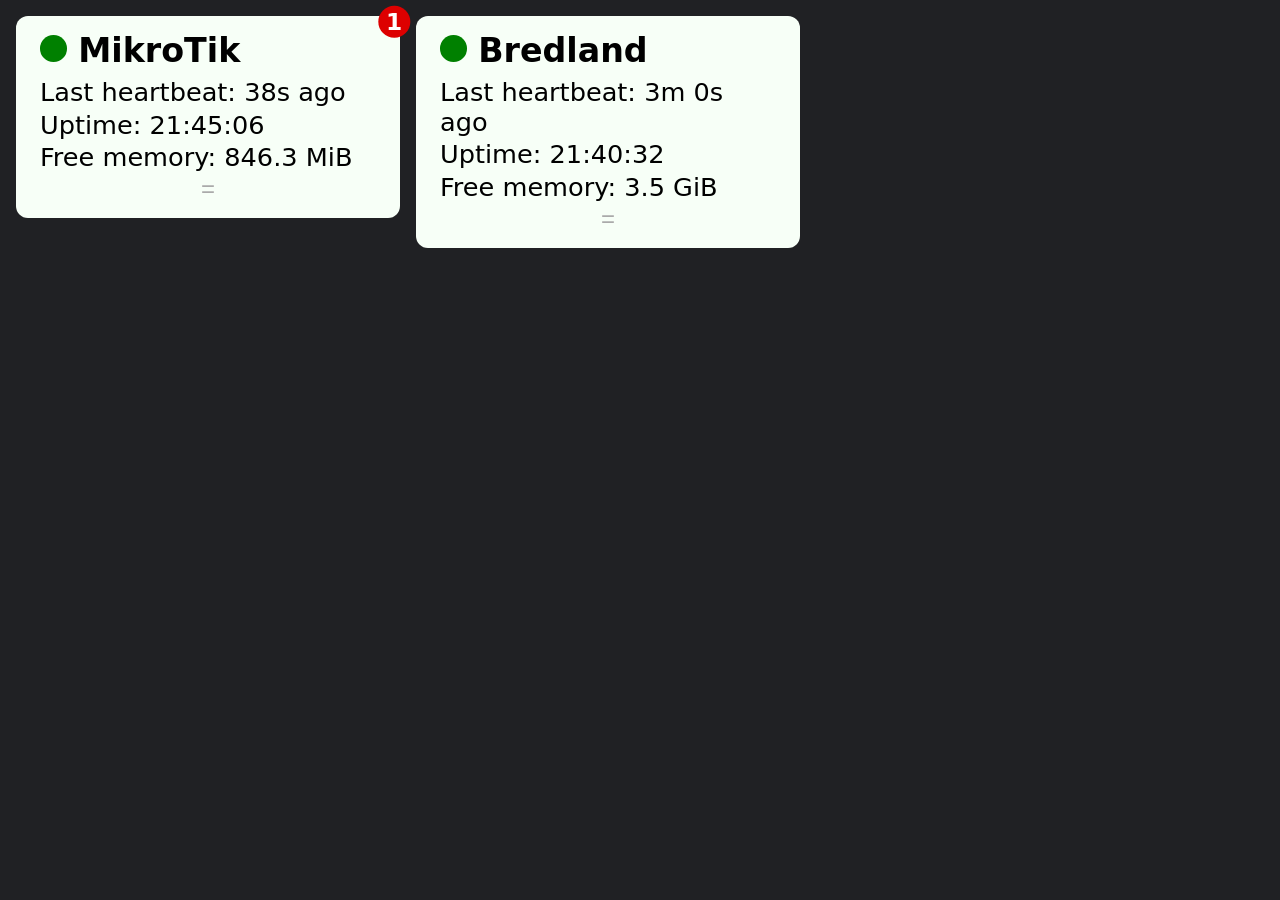
==== tests/fixtures/production/index.html @ 192bc9ac "BRD-035: refresh production fixtures" ====
<!DOCTYPE html>
<html lang="en">
    <head>
        <meta charset="utf-8">
        <meta name="viewport" content="width=device-width, initial-scale=1">
        <meta name="mobile-web-app-capable" content="yes">
        <meta name="theme-color" content="#ffffff">
        <link rel="manifest" href="manifest.json">
        <link rel="apple-touch-icon" href="icons/apple-touch-icon.png">
        <link rel="icon" type="image/png" sizes="32x32" href="icons/favicon-32x32.png">
        <link rel="icon" type="image/png" sizes="16x16" href="icons/favicon-16x16.png">
        <link rel="stylesheet" href="static/style.css?v=192">
        <script src="static/dashboard.js?v=192"></script>
        <script src="static/bootstrap.js?v=192" defer="defer"></script>
        <title>Network Operations Centre</title>
    </head>
    <body>
        <div id="refresh-indicator">
            <div class="spinner"></div>
        </div>
        <div class="dashboard">
            <div class="cards-row">
                <div class="card-slot">
                    <div class="card-container">
                        <div class="card green">
                            <h1>
                                <span class="led green"></span>
                                MikroTik
                                <span class="notification-badge">1</span>
                            </h1>
                            <div id="mikrotik-notification-panel" class="notification-panel hidden">
                                <button class="notification-panel-close" type="button">×</button>
                                <div class="notification-text" data-resolution="install-routeros-update">
                                    Software update available:
Version 7.24.4 (stable)
                                </div>
                            </div>
                            <p>Last heartbeat: 38s ago</p>
                            <p>Uptime: 21:45:06</p>
                            <p>Free memory: 846.3 MiB</p>
                            <button class="drawer-handle" type="button" data-telemetry-toggle="mikrotik">=</button>
                        </div>
                    </div>
                    <template id="mikrotik-telemetry-template">
                        <pre class="telemetry">{&quot;schema&quot;:1,&quot;ts&quot;:&quot;2026-09-20T21:42:22Z&quot;,&quot;host&quot;:&quot;mikrotik&quot;,&quot;ttl&quot;:300,&quot;uptime&quot;:78306,&quot;version&quot;:&quot;7.24.2&quot;,&quot;update_channel&quot;:&quot;stable&quot;,&quot;model&quot;:&quot;RB4011iGS+&quot;,&quot;cpu_load&quot;:0,&quot;free_memory&quot;:887443456,&quot;total_memory&quot;:1073741824,&quot;latest_version&quot;:&quot;7.24.4&quot;,&quot;current_firmware&quot;:&quot;7.24.2&quot;,&quot;upgrade_firmware&quot;:&quot;7.24.2&quot;,&quot;wan_address&quot;:&quot;91.128.133.179/20&quot;,&quot;wan_gateway&quot;:&quot;91.128.128.1&quot;,&quot;wan_gateway_mac&quot;:&quot;58:D0:61:11:D2:F7&quot;,&quot;wan_lease_remaining&quot;:7412,&quot;remote_addr&quot;:&quot;91.128.133.179&quot;}</pre>
                    </template>
                </div>
                <div class="card-slot">
                    <div class="card-container">
                        <div class="card green">
                            <h1>
                                <span class="led green"></span>
                                Bredland
                            </h1>
                            <p>Last heartbeat: 3m 0s ago</p>
                            <p>Uptime: 21:40:32</p>
                            <p>Free memory: 3.5 GiB</p>
                            <button class="drawer-handle" type="button" data-telemetry-toggle="bredland">=</button>
                        </div>
                    </div>
                    <template id="bredland-telemetry-template">
                        <pre class="telemetry">{&quot;schema&quot;:1,&quot;ts&quot;:&quot;2026-09-20T21:40:00Z&quot;,&quot;host&quot;:&quot;bredland&quot;,&quot;ttl&quot;:300,&quot;uptime&quot;:78032,&quot;temperature&quot;:34,&quot;throttled&quot;:&quot;0x0&quot;,&quot;free_memory&quot;:3779936256,&quot;total_memory&quot;:3980185600,&quot;root_free&quot;:56392716288,&quot;root_total&quot;:62515544064,&quot;tls_cert_remaining&quot;:5515978,&quot;remote_addr&quot;:&quot;91.128.133.179&quot;}</pre>
                    </template>
                </div>
            </div>
        </div>
    </body>
</html>
---- tests/fixtures/production/static/style.css ----
body {
    font-family: system-ui, sans-serif;
    margin: 1rem;
    background: #202124;
}

/* Dashboard layout */

.dashboard {
    display: flex;
    flex-direction: column;
    align-items: center;
    gap: 1rem;
}

/* Cards */

.card-container {
    width: 85vw;
    max-width: 32rem;
}

.card {
    width: 100%;
    box-sizing: border-box;
    font-size: 1.6rem;
    line-height: 1.15;
    max-width: 32rem;
    margin: 0 auto 1rem auto;
    padding: 1.0rem 1.5rem;
    border-radius: 12px;
    position: relative;
}

.card.green { background: #f7fff7; }
.card.yellow { background: #fffdf2; }
.card.red { background: #fff7f9; }

.card h1 {
    margin: 0 0 0.5rem 0;
    font-size: 1.3em;
    font-weight: bold;
}

.card p {
    margin: 0.2rem 0;
}

.cards-row {
    display: flex;
    flex-direction: column;
    align-items: center;
    gap: 1rem;
}

/* Status LED */

.led {
    display: inline-block;
    width: 0.8em;
    height: 0.8em;
    border-radius: 50%;
}

.led.green { background: green; }
.led.yellow { background: goldenrod; }
.led.red { background: red; }

/* Notification Badge */

.notification-badge {
    --corner-inset: 0.25em;
    position: absolute;
    top: var(--corner-inset);
    right: var(--corner-inset);
    transform: translate(50%, -50%);

    min-width: 1.4em;
    height: 1.4em;
    line-height: 1.4em;
    padding: 0 0.2em;
    box-sizing: border-box;

    border-radius: 0.7em;

    background: #d00;
    color: white;

    font-size: 0.7em;
    font-weight: bold;
    text-align: center;
}

/* Notification Panel */

.notification-panel {
    position: absolute;
    z-index: 10;

    top: 2.55em;
    left: -0.35em;
    right: -0.35em;

    display: flex;
    flex-direction: column;
    gap: 0.5rem;
    padding: 0.5rem;

    background: rgba(255, 252, 210, 0.93);
    border: 1px solid rgba(120, 110, 70, 0.20);
    border-radius: 0.2em;

    box-shadow: 0 0.3em 0.8em rgba(0, 0, 0, 0.18);
}

.notification-panel.hidden {
    display: none;
}

.notification-panel-close {
    position: absolute;
    top: 0.3em;
    right: 0.45em;

    padding: 0;
    border: 0;
    background: transparent;

    font-size: 1.25em;
    line-height: 1;
    cursor: pointer;

    opacity: 0.65;
    z-index: 1;
}

.notification-panel-close:hover {
    opacity: 1;
}

.notification-text {
    white-space: pre-line;

    position: relative;
    padding: 1rem 1rem 3.5rem;

    border: 1px solid rgba(0, 0, 0, 0.15);
    border-radius: 0.6rem;
}

/* Drawer */

.drawer-handle {
    display: block;
    width: 100%;
    border: 0;
    background: transparent;
    color: #aaa;
    font-size: 1.5rem;
    line-height: 1;
    cursor: pointer;
}

.telemetry-panel {
    position: relative;
    width: 95vw;
    max-width: 90vw;
    margin: -2.0rem auto 1rem auto;
    padding-top: 12px;

    max-height: 0;
    opacity: 0;
    overflow: hidden;

    transition:
        max-height 250ms ease-out,
        opacity 180ms linear,
        margin 250ms ease-out;
}

.telemetry-panel.open {
    max-height: 30rem;
    opacity: 1;
}

.telemetry-panel::before {
    content: "";

    position: absolute;
    top: 6px;
    left: var(--pointer-x, 50%);
    width: 32px;
    height: 32px;
    background: #f5f5f5;
    transform: translateX(-50%) rotate(45deg);
    border-radius: 3px;
    z-index: -1;
}

/* Telemetry */

pre.telemetry {
    display: block;
    white-space: pre-wrap;
    overflow-wrap: break-word;
    word-break: normal;

    font-family: ui-monospace, monospace;
    font-size: 1.0rem;
    line-height: 1.3;

    background: #f5f5f5;
    border: 1px solid #ddd;
    padding: 0.75rem;
    margin-top: 0.5rem;
    min-width: 0;
    border-radius: 12px;
}

/* Refresh spinner */

#refresh-indicator {
    position: fixed;
    top: -0.25rem;
    left: 50%;

    transform: translate(-50%, var(--pull-offset, -52px));

    opacity: 0;
    pointer-events: none;
    z-index: 1000;

    transition:
        transform 180ms ease-out,
        opacity 150ms ease;
}

#refresh-indicator.pulling {
    transition: opacity 150ms ease;
}

#refresh-indicator.visible {
    opacity: 1;
}

.spinner {
    width: 24px;
    height: 24px;

    border: 3px solid rgba(255,255,255,.3);
    border-top-color: white;
    border-radius: 50%;

    animation: spin .8s linear infinite;
}

@keyframes spin {
    to {
        transform: rotate(360deg);
    }
}

/* Desktop layout */

@media (min-width: 800px) {
    .dashboard {
        display: grid;
        grid-template-columns: repeat(auto-fit, minmax(23rem, 1fr));
        gap: 1rem;
        align-items: start;
    }

    .card {
        width: 100%;
    }

    .card-slot {
        width: fit-content;
    }

    .card-container {
        width: 24rem;
        max-width: 24rem;
        margin: 0;
    }

    .cards-row {
        flex-direction: row;
        align-items: flex-start;
    }

    .telemetry-panel::before {
        left: var(--pointer-x, 50%);
    }
    
    .telemetry-panel {
        grid-column: 1 / -1;
        width: 100%;
        max-width: none;
        margin: -2.0rem 0 1rem 0;
        padding-top: 12px;
    }

    pre.telemetry {
        font-size: 0.9rem;
    }
}
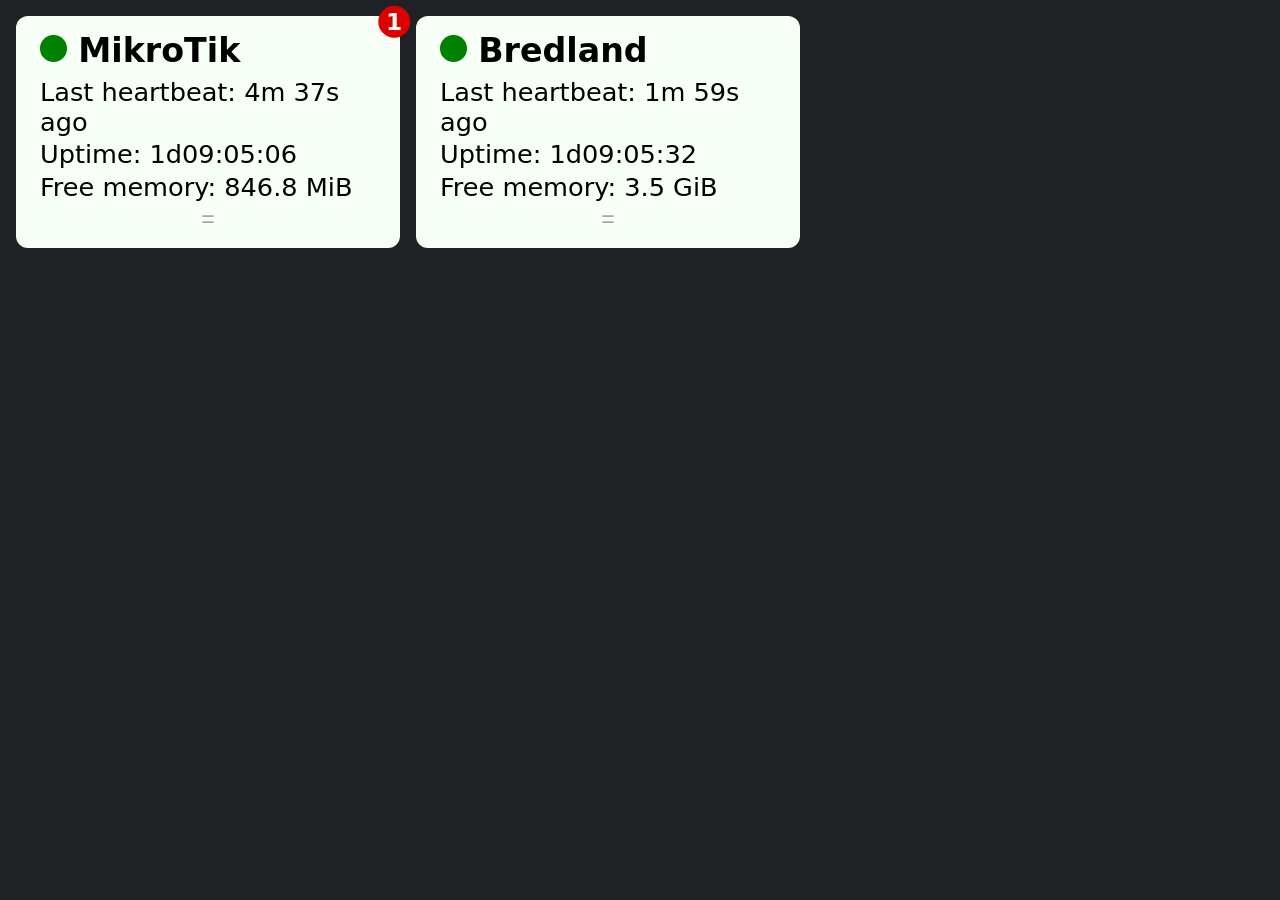
==== commit 808423f3: "BRD-035: refresh production fixtures" ====
--- a/tests/fixtures/production/index.html
+++ b/tests/fixtures/production/index.html
@@ -9,9 +9,9 @@
         <link rel="apple-touch-icon" href="icons/apple-touch-icon.png">
         <link rel="icon" type="image/png" sizes="32x32" href="icons/favicon-32x32.png">
         <link rel="icon" type="image/png" sizes="16x16" href="icons/favicon-16x16.png">
-        <link rel="stylesheet" href="static/style.css?v=192">
-        <script src="static/dashboard.js?v=192"></script>
-        <script src="static/bootstrap.js?v=192" defer="defer"></script>
+        <link rel="stylesheet" href="static/style.css?v=193">
+        <script src="static/dashboard.js?v=193"></script>
+        <script src="static/bootstrap.js?v=193" defer="defer"></script>
         <title>Network Operations Centre</title>
     </head>
     <body>
@@ -35,14 +35,14 @@
 Version 7.24.4 (stable)
                                 </div>
                             </div>
-                            <p>Last heartbeat: 38s ago</p>
-                            <p>Uptime: 21:45:06</p>
-                            <p>Free memory: 846.3 MiB</p>
+                            <p>Last heartbeat: 4m 37s ago</p>
+                            <p>Uptime: 1d09:05:06</p>
+                            <p>Free memory: 846.8 MiB</p>
                             <button class="drawer-handle" type="button" data-telemetry-toggle="mikrotik">=</button>
                         </div>
                     </div>
                     <template id="mikrotik-telemetry-template">
-                        <pre class="telemetry">{&quot;schema&quot;:1,&quot;ts&quot;:&quot;2026-09-20T21:42:22Z&quot;,&quot;host&quot;:&quot;mikrotik&quot;,&quot;ttl&quot;:300,&quot;uptime&quot;:78306,&quot;version&quot;:&quot;7.24.2&quot;,&quot;update_channel&quot;:&quot;stable&quot;,&quot;model&quot;:&quot;RB4011iGS+&quot;,&quot;cpu_load&quot;:0,&quot;free_memory&quot;:887443456,&quot;total_memory&quot;:1073741824,&quot;latest_version&quot;:&quot;7.24.4&quot;,&quot;current_firmware&quot;:&quot;7.24.2&quot;,&quot;upgrade_firmware&quot;:&quot;7.24.2&quot;,&quot;wan_address&quot;:&quot;91.128.133.179/20&quot;,&quot;wan_gateway&quot;:&quot;91.128.128.1&quot;,&quot;wan_gateway_mac&quot;:&quot;58:D0:61:11:D2:F7&quot;,&quot;wan_lease_remaining&quot;:7412,&quot;remote_addr&quot;:&quot;91.128.133.179&quot;}</pre>
+                        <pre class="telemetry">{&quot;schema&quot;:1,&quot;ts&quot;:&quot;2026-09-21T09:02:22Z&quot;,&quot;host&quot;:&quot;mikrotik&quot;,&quot;ttl&quot;:300,&quot;uptime&quot;:119106,&quot;version&quot;:&quot;7.24.2&quot;,&quot;update_channel&quot;:&quot;stable&quot;,&quot;model&quot;:&quot;RB4011iGS+&quot;,&quot;cpu_load&quot;:0,&quot;free_memory&quot;:887951360,&quot;total_memory&quot;:1073741824,&quot;latest_version&quot;:&quot;7.24.4&quot;,&quot;current_firmware&quot;:&quot;7.24.2&quot;,&quot;upgrade_firmware&quot;:&quot;7.24.2&quot;,&quot;wan_address&quot;:&quot;91.128.133.179/20&quot;,&quot;wan_gateway&quot;:&quot;91.128.128.1&quot;,&quot;wan_gateway_mac&quot;:&quot;58:D0:61:11:D2:F7&quot;,&quot;wan_lease_remaining&quot;:9261,&quot;remote_addr&quot;:&quot;91.128.133.179&quot;}</pre>
                     </template>
                 </div>
                 <div class="card-slot">
@@ -52,14 +52,14 @@
                                 <span class="led green"></span>
                                 Bredland
                             </h1>
-                            <p>Last heartbeat: 3m 0s ago</p>
-                            <p>Uptime: 21:40:32</p>
+                            <p>Last heartbeat: 1m 59s ago</p>
+                            <p>Uptime: 1d09:05:32</p>
                             <p>Free memory: 3.5 GiB</p>
                             <button class="drawer-handle" type="button" data-telemetry-toggle="bredland">=</button>
                         </div>
                     </div>
                     <template id="bredland-telemetry-template">
-                        <pre class="telemetry">{&quot;schema&quot;:1,&quot;ts&quot;:&quot;2026-09-20T21:40:00Z&quot;,&quot;host&quot;:&quot;bredland&quot;,&quot;ttl&quot;:300,&quot;uptime&quot;:78032,&quot;temperature&quot;:34,&quot;throttled&quot;:&quot;0x0&quot;,&quot;free_memory&quot;:3779936256,&quot;total_memory&quot;:3980185600,&quot;root_free&quot;:56392716288,&quot;root_total&quot;:62515544064,&quot;tls_cert_remaining&quot;:5515978,&quot;remote_addr&quot;:&quot;91.128.133.179&quot;}</pre>
+                        <pre class="telemetry">{&quot;schema&quot;:1,&quot;ts&quot;:&quot;2026-09-21T09:05:00Z&quot;,&quot;host&quot;:&quot;bredland&quot;,&quot;ttl&quot;:300,&quot;uptime&quot;:119132,&quot;temperature&quot;:33.1,&quot;throttled&quot;:&quot;0x0&quot;,&quot;free_memory&quot;:3773001728,&quot;total_memory&quot;:3980185600,&quot;root_free&quot;:56392716288,&quot;root_total&quot;:62515544064,&quot;tls_cert_remaining&quot;:5474878,&quot;remote_addr&quot;:&quot;91.128.133.179&quot;}</pre>
                     </template>
                 </div>
             </div>
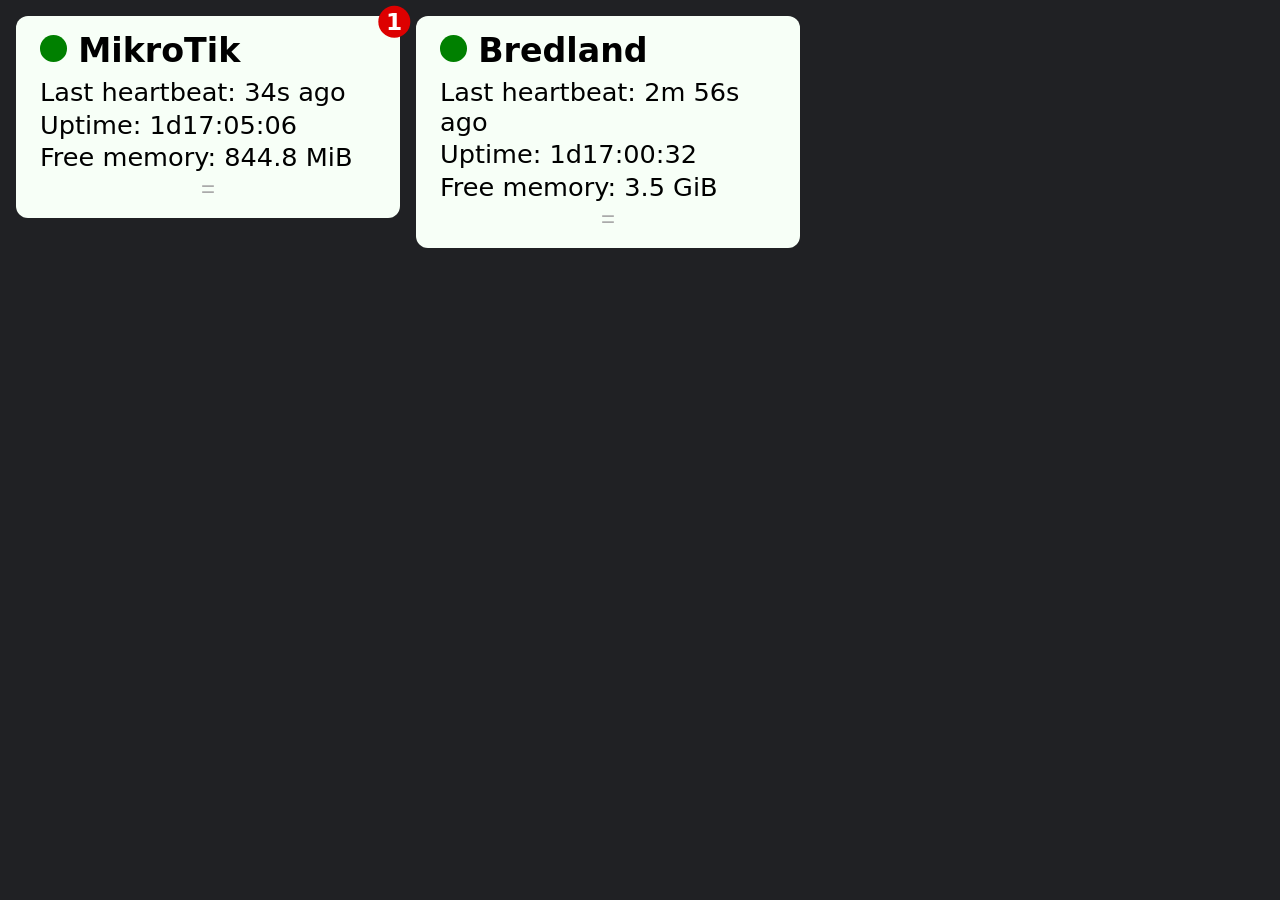
==== commit 1dde9e64: "BRD-035: Notify when WAN lease passes renewal time" ====
--- a/tests/fixtures/production/index.html
+++ b/tests/fixtures/production/index.html
@@ -9,9 +9,9 @@
         <link rel="apple-touch-icon" href="icons/apple-touch-icon.png">
         <link rel="icon" type="image/png" sizes="32x32" href="icons/favicon-32x32.png">
         <link rel="icon" type="image/png" sizes="16x16" href="icons/favicon-16x16.png">
-        <link rel="stylesheet" href="static/style.css?v=193">
-        <script src="static/dashboard.js?v=193"></script>
-        <script src="static/bootstrap.js?v=193" defer="defer"></script>
+        <link rel="stylesheet" href="static/style.css?v=194">
+        <script src="static/dashboard.js?v=194"></script>
+        <script src="static/bootstrap.js?v=194" defer="defer"></script>
         <title>Network Operations Centre</title>
     </head>
     <body>
@@ -35,14 +35,14 @@
 Version 7.24.4 (stable)
                                 </div>
                             </div>
-                            <p>Last heartbeat: 4m 37s ago</p>
-                            <p>Uptime: 1d09:05:06</p>
-                            <p>Free memory: 846.8 MiB</p>
+                            <p>Last heartbeat: 34s ago</p>
+                            <p>Uptime: 1d17:05:06</p>
+                            <p>Free memory: 844.8 MiB</p>
                             <button class="drawer-handle" type="button" data-telemetry-toggle="mikrotik">=</button>
                         </div>
                     </div>
                     <template id="mikrotik-telemetry-template">
-                        <pre class="telemetry">{&quot;schema&quot;:1,&quot;ts&quot;:&quot;2026-09-21T09:02:22Z&quot;,&quot;host&quot;:&quot;mikrotik&quot;,&quot;ttl&quot;:300,&quot;uptime&quot;:119106,&quot;version&quot;:&quot;7.24.2&quot;,&quot;update_channel&quot;:&quot;stable&quot;,&quot;model&quot;:&quot;RB4011iGS+&quot;,&quot;cpu_load&quot;:0,&quot;free_memory&quot;:887951360,&quot;total_memory&quot;:1073741824,&quot;latest_version&quot;:&quot;7.24.4&quot;,&quot;current_firmware&quot;:&quot;7.24.2&quot;,&quot;upgrade_firmware&quot;:&quot;7.24.2&quot;,&quot;wan_address&quot;:&quot;91.128.133.179/20&quot;,&quot;wan_gateway&quot;:&quot;91.128.128.1&quot;,&quot;wan_gateway_mac&quot;:&quot;58:D0:61:11:D2:F7&quot;,&quot;wan_lease_remaining&quot;:9261,&quot;remote_addr&quot;:&quot;91.128.133.179&quot;}</pre>
+                        <pre class="telemetry">{&quot;schema&quot;:1,&quot;ts&quot;:&quot;2026-09-21T17:02:22Z&quot;,&quot;host&quot;:&quot;mikrotik&quot;,&quot;ttl&quot;:300,&quot;uptime&quot;:147906,&quot;version&quot;:&quot;7.24.2&quot;,&quot;update_channel&quot;:&quot;stable&quot;,&quot;model&quot;:&quot;RB4011iGS+&quot;,&quot;cpu_load&quot;:0,&quot;free_memory&quot;:885833728,&quot;total_memory&quot;:1073741824,&quot;latest_version&quot;:&quot;7.24.4&quot;,&quot;current_firmware&quot;:&quot;7.24.2&quot;,&quot;upgrade_firmware&quot;:&quot;7.24.2&quot;,&quot;wan_address&quot;:&quot;91.128.133.179/20&quot;,&quot;wan_gateway&quot;:&quot;91.128.128.1&quot;,&quot;wan_gateway_mac&quot;:&quot;58:D0:61:11:D2:F7&quot;,&quot;wan_lease_remaining&quot;:7909,&quot;remote_addr&quot;:&quot;91.128.133.179&quot;}</pre>
                     </template>
                 </div>
                 <div class="card-slot">
@@ -52,14 +52,14 @@
                                 <span class="led green"></span>
                                 Bredland
                             </h1>
-                            <p>Last heartbeat: 1m 59s ago</p>
-                            <p>Uptime: 1d09:05:32</p>
+                            <p>Last heartbeat: 2m 56s ago</p>
+                            <p>Uptime: 1d17:00:32</p>
                             <p>Free memory: 3.5 GiB</p>
                             <button class="drawer-handle" type="button" data-telemetry-toggle="bredland">=</button>
                         </div>
                     </div>
                     <template id="bredland-telemetry-template">
-                        <pre class="telemetry">{&quot;schema&quot;:1,&quot;ts&quot;:&quot;2026-09-21T09:05:00Z&quot;,&quot;host&quot;:&quot;bredland&quot;,&quot;ttl&quot;:300,&quot;uptime&quot;:119132,&quot;temperature&quot;:33.1,&quot;throttled&quot;:&quot;0x0&quot;,&quot;free_memory&quot;:3773001728,&quot;total_memory&quot;:3980185600,&quot;root_free&quot;:56392716288,&quot;root_total&quot;:62515544064,&quot;tls_cert_remaining&quot;:5474878,&quot;remote_addr&quot;:&quot;91.128.133.179&quot;}</pre>
+                        <pre class="telemetry">{&quot;schema&quot;:1,&quot;ts&quot;:&quot;2026-09-21T17:00:00Z&quot;,&quot;host&quot;:&quot;bredland&quot;,&quot;ttl&quot;:300,&quot;uptime&quot;:147632,&quot;temperature&quot;:33.1,&quot;throttled&quot;:&quot;0x0&quot;,&quot;free_memory&quot;:3774832640,&quot;total_memory&quot;:3980185600,&quot;root_free&quot;:56392716288,&quot;root_total&quot;:62515544064,&quot;tls_cert_remaining&quot;:5446378,&quot;remote_addr&quot;:&quot;91.128.133.179&quot;}</pre>
                     </template>
                 </div>
             </div>
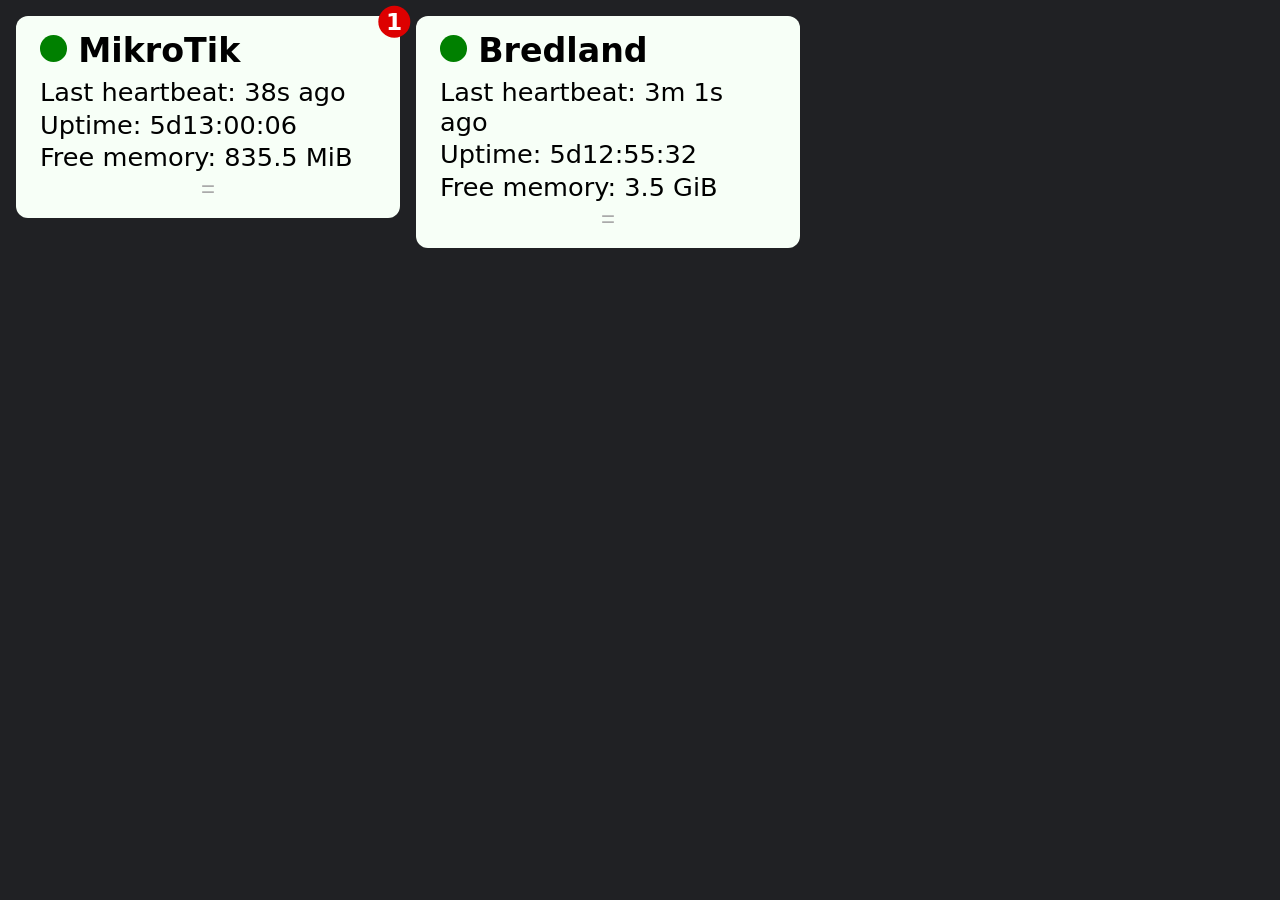
==== commit e19f3a14: "BRD-036: add staged RouterOS telemetry" ====
--- a/tests/fixtures/production/index.html
+++ b/tests/fixtures/production/index.html
@@ -9,9 +9,9 @@
         <link rel="apple-touch-icon" href="icons/apple-touch-icon.png">
         <link rel="icon" type="image/png" sizes="32x32" href="icons/favicon-32x32.png">
         <link rel="icon" type="image/png" sizes="16x16" href="icons/favicon-16x16.png">
-        <link rel="stylesheet" href="static/style.css?v=194">
-        <script src="static/dashboard.js?v=194"></script>
-        <script src="static/bootstrap.js?v=194" defer="defer"></script>
+        <link rel="stylesheet" href="static/style.css?v=195">
+        <script src="static/dashboard.js?v=195"></script>
+        <script src="static/bootstrap.js?v=195" defer="defer"></script>
         <title>Network Operations Centre</title>
     </head>
     <body>
@@ -35,14 +35,14 @@
 Version 7.24.4 (stable)
                                 </div>
                             </div>
-                            <p>Last heartbeat: 34s ago</p>
-                            <p>Uptime: 1d17:05:06</p>
-                            <p>Free memory: 844.8 MiB</p>
+                            <p>Last heartbeat: 38s ago</p>
+                            <p>Uptime: 5d13:00:06</p>
+                            <p>Free memory: 835.5 MiB</p>
                             <button class="drawer-handle" type="button" data-telemetry-toggle="mikrotik">=</button>
                         </div>
                     </div>
                     <template id="mikrotik-telemetry-template">
-                        <pre class="telemetry">{&quot;schema&quot;:1,&quot;ts&quot;:&quot;2026-09-21T17:02:22Z&quot;,&quot;host&quot;:&quot;mikrotik&quot;,&quot;ttl&quot;:300,&quot;uptime&quot;:147906,&quot;version&quot;:&quot;7.24.2&quot;,&quot;update_channel&quot;:&quot;stable&quot;,&quot;model&quot;:&quot;RB4011iGS+&quot;,&quot;cpu_load&quot;:0,&quot;free_memory&quot;:885833728,&quot;total_memory&quot;:1073741824,&quot;latest_version&quot;:&quot;7.24.4&quot;,&quot;current_firmware&quot;:&quot;7.24.2&quot;,&quot;upgrade_firmware&quot;:&quot;7.24.2&quot;,&quot;wan_address&quot;:&quot;91.128.133.179/20&quot;,&quot;wan_gateway&quot;:&quot;91.128.128.1&quot;,&quot;wan_gateway_mac&quot;:&quot;58:D0:61:11:D2:F7&quot;,&quot;wan_lease_remaining&quot;:7909,&quot;remote_addr&quot;:&quot;91.128.133.179&quot;}</pre>
+                        <pre class="telemetry">{&quot;schema&quot;:1,&quot;ts&quot;:&quot;2026-09-25T12:57:23Z&quot;,&quot;host&quot;:&quot;mikrotik&quot;,&quot;ttl&quot;:300,&quot;uptime&quot;:478806,&quot;version&quot;:&quot;7.24.2&quot;,&quot;update_channel&quot;:&quot;stable&quot;,&quot;model&quot;:&quot;RB4011iGS+&quot;,&quot;cpu_load&quot;:0,&quot;free_memory&quot;:876118016,&quot;total_memory&quot;:1073741824,&quot;latest_version&quot;:&quot;7.24.4&quot;,&quot;routeros_staged&quot;:true,&quot;current_firmware&quot;:&quot;7.24.2&quot;,&quot;upgrade_firmware&quot;:&quot;7.24.2&quot;,&quot;wan_address&quot;:&quot;91.128.133.179/20&quot;,&quot;wan_gateway&quot;:&quot;91.128.128.1&quot;,&quot;wan_gateway_mac&quot;:&quot;58:D0:61:11:D2:F7&quot;,&quot;wan_lease_remaining&quot;:7465,&quot;remote_addr&quot;:&quot;91.128.133.179&quot;}</pre>
                     </template>
                 </div>
                 <div class="card-slot">
@@ -52,14 +52,14 @@
                                 <span class="led green"></span>
                                 Bredland
                             </h1>
-                            <p>Last heartbeat: 2m 56s ago</p>
-                            <p>Uptime: 1d17:00:32</p>
+                            <p>Last heartbeat: 3m 1s ago</p>
+                            <p>Uptime: 5d12:55:32</p>
                             <p>Free memory: 3.5 GiB</p>
                             <button class="drawer-handle" type="button" data-telemetry-toggle="bredland">=</button>
                         </div>
                     </div>
                     <template id="bredland-telemetry-template">
-                        <pre class="telemetry">{&quot;schema&quot;:1,&quot;ts&quot;:&quot;2026-09-21T17:00:00Z&quot;,&quot;host&quot;:&quot;bredland&quot;,&quot;ttl&quot;:300,&quot;uptime&quot;:147632,&quot;temperature&quot;:33.1,&quot;throttled&quot;:&quot;0x0&quot;,&quot;free_memory&quot;:3774832640,&quot;total_memory&quot;:3980185600,&quot;root_free&quot;:56392716288,&quot;root_total&quot;:62515544064,&quot;tls_cert_remaining&quot;:5446378,&quot;remote_addr&quot;:&quot;91.128.133.179&quot;}</pre>
+                        <pre class="telemetry">{&quot;schema&quot;:1,&quot;ts&quot;:&quot;2026-09-25T12:55:00Z&quot;,&quot;host&quot;:&quot;bredland&quot;,&quot;ttl&quot;:300,&quot;uptime&quot;:478532,&quot;temperature&quot;:33.6,&quot;throttled&quot;:&quot;0x0&quot;,&quot;free_memory&quot;:3758321664,&quot;total_memory&quot;:3980185600,&quot;root_free&quot;:56392642560,&quot;root_total&quot;:62515544064,&quot;tls_cert_remaining&quot;:5115478,&quot;remote_addr&quot;:&quot;91.128.133.179&quot;}</pre>
                     </template>
                 </div>
             </div>
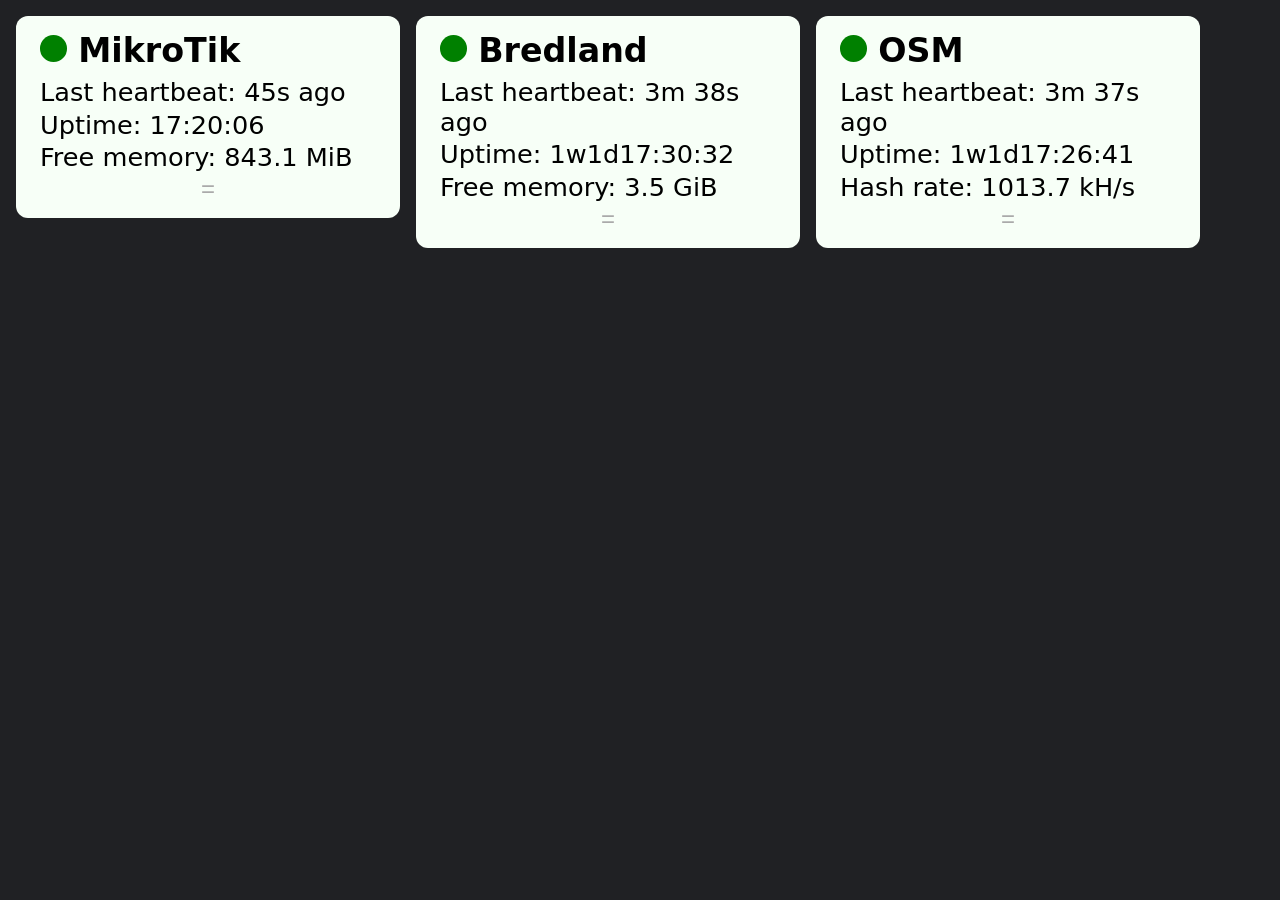
==== commit 8c0d7ecf: "BRD-018: add One Shot Miner telemetry client" ====
--- a/tests/fixtures/production/index.html
+++ b/tests/fixtures/production/index.html
@@ -9,9 +9,9 @@
         <link rel="apple-touch-icon" href="icons/apple-touch-icon.png">
         <link rel="icon" type="image/png" sizes="32x32" href="icons/favicon-32x32.png">
         <link rel="icon" type="image/png" sizes="16x16" href="icons/favicon-16x16.png">
-        <link rel="stylesheet" href="static/style.css?v=195">
-        <script src="static/dashboard.js?v=195"></script>
-        <script src="static/bootstrap.js?v=195" defer="defer"></script>
+        <link rel="stylesheet" href="static/style.css?v=197">
+        <script src="static/dashboard.js?v=197"></script>
+        <script src="static/bootstrap.js?v=197" defer="defer"></script>
         <title>Network Operations Centre</title>
     </head>
     <body>
@@ -26,23 +26,15 @@
                             <h1>
                                 <span class="led green"></span>
                                 MikroTik
-                                <span class="notification-badge">1</span>
                             </h1>
-                            <div id="mikrotik-notification-panel" class="notification-panel hidden">
-                                <button class="notification-panel-close" type="button">×</button>
-                                <div class="notification-text" data-resolution="install-routeros-update">
-                                    Software update available:
-Version 7.24.4 (stable)
-                                </div>
-                            </div>
-                            <p>Last heartbeat: 38s ago</p>
-                            <p>Uptime: 5d13:00:06</p>
-                            <p>Free memory: 835.5 MiB</p>
+                            <p>Last heartbeat: 45s ago</p>
+                            <p>Uptime: 17:20:06</p>
+                            <p>Free memory: 843.1 MiB</p>
                             <button class="drawer-handle" type="button" data-telemetry-toggle="mikrotik">=</button>
                         </div>
                     </div>
                     <template id="mikrotik-telemetry-template">
-                        <pre class="telemetry">{&quot;schema&quot;:1,&quot;ts&quot;:&quot;2026-09-25T12:57:23Z&quot;,&quot;host&quot;:&quot;mikrotik&quot;,&quot;ttl&quot;:300,&quot;uptime&quot;:478806,&quot;version&quot;:&quot;7.24.2&quot;,&quot;update_channel&quot;:&quot;stable&quot;,&quot;model&quot;:&quot;RB4011iGS+&quot;,&quot;cpu_load&quot;:0,&quot;free_memory&quot;:876118016,&quot;total_memory&quot;:1073741824,&quot;latest_version&quot;:&quot;7.24.4&quot;,&quot;routeros_staged&quot;:true,&quot;current_firmware&quot;:&quot;7.24.2&quot;,&quot;upgrade_firmware&quot;:&quot;7.24.2&quot;,&quot;wan_address&quot;:&quot;91.128.133.179/20&quot;,&quot;wan_gateway&quot;:&quot;91.128.128.1&quot;,&quot;wan_gateway_mac&quot;:&quot;58:D0:61:11:D2:F7&quot;,&quot;wan_lease_remaining&quot;:7465,&quot;remote_addr&quot;:&quot;91.128.133.179&quot;}</pre>
+                        <pre class="telemetry">{&quot;schema&quot;:1,&quot;ts&quot;:&quot;2026-09-28T17:32:53Z&quot;,&quot;host&quot;:&quot;mikrotik&quot;,&quot;ttl&quot;:300,&quot;uptime&quot;:62406,&quot;version&quot;:&quot;7.24.4&quot;,&quot;update_channel&quot;:&quot;stable&quot;,&quot;model&quot;:&quot;RB4011iGS+&quot;,&quot;cpu_load&quot;:0,&quot;free_memory&quot;:884031488,&quot;total_memory&quot;:1073741824,&quot;latest_version&quot;:&quot;7.24.4&quot;,&quot;routeros_staged&quot;:false,&quot;current_firmware&quot;:&quot;7.24.4&quot;,&quot;upgrade_firmware&quot;:&quot;7.24.4&quot;,&quot;wan_address&quot;:&quot;91.128.133.179/20&quot;,&quot;wan_gateway&quot;:&quot;91.128.128.1&quot;,&quot;wan_gateway_mac&quot;:&quot;58:D0:61:11:D2:F7&quot;,&quot;wan_lease_remaining&quot;:9027,&quot;remote_addr&quot;:&quot;91.128.133.179&quot;}</pre>
                     </template>
                 </div>
                 <div class="card-slot">
@@ -52,14 +44,31 @@
                                 <span class="led green"></span>
                                 Bredland
                             </h1>
-                            <p>Last heartbeat: 3m 1s ago</p>
-                            <p>Uptime: 5d12:55:32</p>
+                            <p>Last heartbeat: 3m 38s ago</p>
+                            <p>Uptime: 1w1d17:30:32</p>
                             <p>Free memory: 3.5 GiB</p>
                             <button class="drawer-handle" type="button" data-telemetry-toggle="bredland">=</button>
                         </div>
                     </div>
                     <template id="bredland-telemetry-template">
-                        <pre class="telemetry">{&quot;schema&quot;:1,&quot;ts&quot;:&quot;2026-09-25T12:55:00Z&quot;,&quot;host&quot;:&quot;bredland&quot;,&quot;ttl&quot;:300,&quot;uptime&quot;:478532,&quot;temperature&quot;:33.6,&quot;throttled&quot;:&quot;0x0&quot;,&quot;free_memory&quot;:3758321664,&quot;total_memory&quot;:3980185600,&quot;root_free&quot;:56392642560,&quot;root_total&quot;:62515544064,&quot;tls_cert_remaining&quot;:5115478,&quot;remote_addr&quot;:&quot;91.128.133.179&quot;}</pre>
+                        <pre class="telemetry">{&quot;schema&quot;:1,&quot;ts&quot;:&quot;2026-09-28T17:30:00Z&quot;,&quot;host&quot;:&quot;bredland&quot;,&quot;ttl&quot;:300,&quot;uptime&quot;:754232,&quot;temperature&quot;:34,&quot;throttled&quot;:&quot;0x0&quot;,&quot;free_memory&quot;:3755692032,&quot;total_memory&quot;:3980185600,&quot;root_free&quot;:56392609792,&quot;root_total&quot;:62515544064,&quot;tls_cert_remaining&quot;:4839778,&quot;remote_addr&quot;:&quot;91.128.133.179&quot;}</pre>
+                    </template>
+                </div>
+                <div class="card-slot">
+                    <div class="card-container">
+                        <div class="card green">
+                            <h1>
+                                <span class="led green"></span>
+                                OSM
+                            </h1>
+                            <p>Last heartbeat: 3m 37s ago</p>
+                            <p>Uptime: 1w1d17:26:41</p>
+                            <p>Hash rate: 1013.7 kH/s</p>
+                            <button class="drawer-handle" type="button" data-telemetry-toggle="osm">=</button>
+                        </div>
+                    </div>
+                    <template id="osm-telemetry-template">
+                        <pre class="telemetry">{&quot;schema&quot;:1,&quot;ts&quot;:&quot;2026-09-28T17:30:01Z&quot;,&quot;host&quot;:&quot;osm&quot;,&quot;ttl&quot;:600,&quot;uptime&quot;:754001,&quot;hash_rate&quot;:1013708,&quot;version&quot;:&quot;v2.0.03&quot;,&quot;rssi&quot;:-78,&quot;free_heap&quot;:54316,&quot;best_difficulty_ever&quot;:5306,&quot;block_hits&quot;:0,&quot;remote_addr&quot;:&quot;91.128.133.179&quot;}</pre>
                     </template>
                 </div>
             </div>
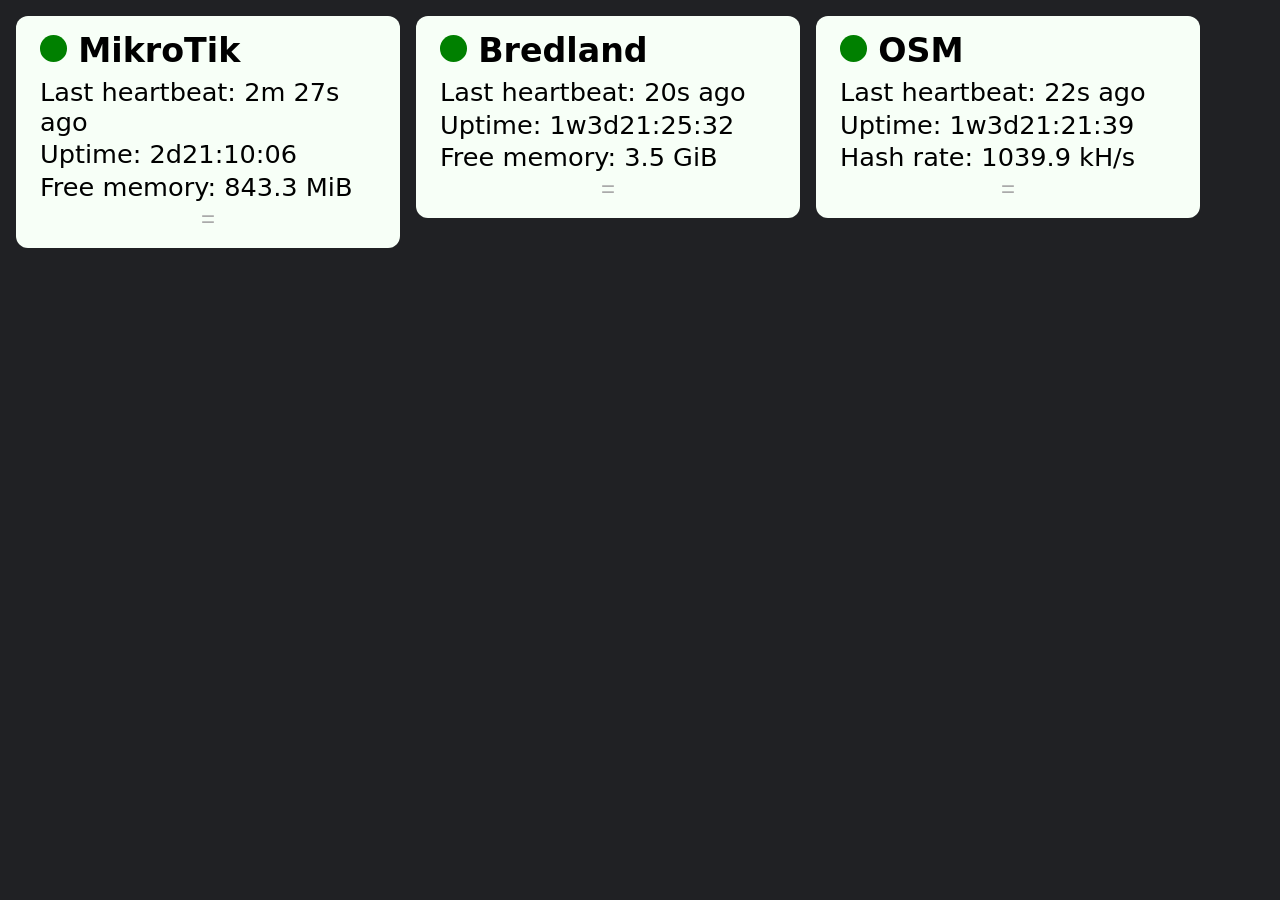
==== commit 8963c896: "BRD-039: Added shares_accepted and shares_rejected to the OSM heartbeat" ====
--- a/tests/fixtures/production/index.html
+++ b/tests/fixtures/production/index.html
@@ -9,9 +9,9 @@
         <link rel="apple-touch-icon" href="icons/apple-touch-icon.png">
         <link rel="icon" type="image/png" sizes="32x32" href="icons/favicon-32x32.png">
         <link rel="icon" type="image/png" sizes="16x16" href="icons/favicon-16x16.png">
-        <link rel="stylesheet" href="static/style.css?v=197">
-        <script src="static/dashboard.js?v=197"></script>
-        <script src="static/bootstrap.js?v=197" defer="defer"></script>
+        <link rel="stylesheet" href="static/style.css?v=198">
+        <script src="static/dashboard.js?v=198"></script>
+        <script src="static/bootstrap.js?v=198" defer="defer"></script>
         <title>Network Operations Centre</title>
     </head>
     <body>
@@ -27,14 +27,14 @@
                                 <span class="led green"></span>
                                 MikroTik
                             </h1>
-                            <p>Last heartbeat: 45s ago</p>
-                            <p>Uptime: 17:20:06</p>
-                            <p>Free memory: 843.1 MiB</p>
+                            <p>Last heartbeat: 2m 27s ago</p>
+                            <p>Uptime: 2d21:10:06</p>
+                            <p>Free memory: 843.3 MiB</p>
                             <button class="drawer-handle" type="button" data-telemetry-toggle="mikrotik">=</button>
                         </div>
                     </div>
                     <template id="mikrotik-telemetry-template">
-                        <pre class="telemetry">{&quot;schema&quot;:1,&quot;ts&quot;:&quot;2026-09-28T17:32:53Z&quot;,&quot;host&quot;:&quot;mikrotik&quot;,&quot;ttl&quot;:300,&quot;uptime&quot;:62406,&quot;version&quot;:&quot;7.24.4&quot;,&quot;update_channel&quot;:&quot;stable&quot;,&quot;model&quot;:&quot;RB4011iGS+&quot;,&quot;cpu_load&quot;:0,&quot;free_memory&quot;:884031488,&quot;total_memory&quot;:1073741824,&quot;latest_version&quot;:&quot;7.24.4&quot;,&quot;routeros_staged&quot;:false,&quot;current_firmware&quot;:&quot;7.24.4&quot;,&quot;upgrade_firmware&quot;:&quot;7.24.4&quot;,&quot;wan_address&quot;:&quot;91.128.133.179/20&quot;,&quot;wan_gateway&quot;:&quot;91.128.128.1&quot;,&quot;wan_gateway_mac&quot;:&quot;58:D0:61:11:D2:F7&quot;,&quot;wan_lease_remaining&quot;:9027,&quot;remote_addr&quot;:&quot;91.128.133.179&quot;}</pre>
+                        <pre class="telemetry">{&quot;schema&quot;:1,&quot;ts&quot;:&quot;2026-09-30T21:22:53Z&quot;,&quot;host&quot;:&quot;mikrotik&quot;,&quot;ttl&quot;:300,&quot;uptime&quot;:249006,&quot;version&quot;:&quot;7.24.4&quot;,&quot;update_channel&quot;:&quot;stable&quot;,&quot;model&quot;:&quot;RB4011iGS+&quot;,&quot;cpu_load&quot;:0,&quot;free_memory&quot;:884297728,&quot;total_memory&quot;:1073741824,&quot;latest_version&quot;:&quot;7.24.4&quot;,&quot;routeros_staged&quot;:false,&quot;current_firmware&quot;:&quot;7.24.4&quot;,&quot;upgrade_firmware&quot;:&quot;7.24.4&quot;,&quot;wan_address&quot;:&quot;83.254.49.118/23&quot;,&quot;wan_gateway&quot;:&quot;83.254.48.1&quot;,&quot;wan_gateway_mac&quot;:&quot;58:D0:61:11:D2:F7&quot;,&quot;wan_lease_remaining&quot;:9569,&quot;remote_addr&quot;:&quot;83.254.49.118&quot;}</pre>
                     </template>
                 </div>
                 <div class="card-slot">
@@ -44,14 +44,14 @@
                                 <span class="led green"></span>
                                 Bredland
                             </h1>
-                            <p>Last heartbeat: 3m 38s ago</p>
-                            <p>Uptime: 1w1d17:30:32</p>
+                            <p>Last heartbeat: 20s ago</p>
+                            <p>Uptime: 1w3d21:25:32</p>
                             <p>Free memory: 3.5 GiB</p>
                             <button class="drawer-handle" type="button" data-telemetry-toggle="bredland">=</button>
                         </div>
                     </div>
                     <template id="bredland-telemetry-template">
-                        <pre class="telemetry">{&quot;schema&quot;:1,&quot;ts&quot;:&quot;2026-09-28T17:30:00Z&quot;,&quot;host&quot;:&quot;bredland&quot;,&quot;ttl&quot;:300,&quot;uptime&quot;:754232,&quot;temperature&quot;:34,&quot;throttled&quot;:&quot;0x0&quot;,&quot;free_memory&quot;:3755692032,&quot;total_memory&quot;:3980185600,&quot;root_free&quot;:56392609792,&quot;root_total&quot;:62515544064,&quot;tls_cert_remaining&quot;:4839778,&quot;remote_addr&quot;:&quot;91.128.133.179&quot;}</pre>
+                        <pre class="telemetry">{&quot;schema&quot;:1,&quot;ts&quot;:&quot;2026-09-30T21:25:00Z&quot;,&quot;host&quot;:&quot;bredland&quot;,&quot;ttl&quot;:300,&quot;uptime&quot;:941132,&quot;temperature&quot;:33.6,&quot;throttled&quot;:&quot;0x0&quot;,&quot;free_memory&quot;:3752386560,&quot;total_memory&quot;:3980185600,&quot;root_free&quot;:56392605696,&quot;root_total&quot;:62515544064,&quot;tls_cert_remaining&quot;:4652878,&quot;remote_addr&quot;:&quot;83.254.49.118&quot;}</pre>
                     </template>
                 </div>
                 <div class="card-slot">
@@ -61,14 +61,14 @@
                                 <span class="led green"></span>
                                 OSM
                             </h1>
-                            <p>Last heartbeat: 3m 37s ago</p>
-                            <p>Uptime: 1w1d17:26:41</p>
-                            <p>Hash rate: 1013.7 kH/s</p>
+                            <p>Last heartbeat: 22s ago</p>
+                            <p>Uptime: 1w3d21:21:39</p>
+                            <p>Hash rate: 1039.9 kH/s</p>
                             <button class="drawer-handle" type="button" data-telemetry-toggle="osm">=</button>
                         </div>
                     </div>
                     <template id="osm-telemetry-template">
-                        <pre class="telemetry">{&quot;schema&quot;:1,&quot;ts&quot;:&quot;2026-09-28T17:30:01Z&quot;,&quot;host&quot;:&quot;osm&quot;,&quot;ttl&quot;:600,&quot;uptime&quot;:754001,&quot;hash_rate&quot;:1013708,&quot;version&quot;:&quot;v2.0.03&quot;,&quot;rssi&quot;:-78,&quot;free_heap&quot;:54316,&quot;best_difficulty_ever&quot;:5306,&quot;block_hits&quot;:0,&quot;remote_addr&quot;:&quot;91.128.133.179&quot;}</pre>
+                        <pre class="telemetry">{&quot;schema&quot;:1,&quot;ts&quot;:&quot;2026-09-30T21:24:58Z&quot;,&quot;host&quot;:&quot;osm&quot;,&quot;ttl&quot;:600,&quot;uptime&quot;:940899,&quot;hash_rate&quot;:1039889,&quot;version&quot;:&quot;v2.0.03&quot;,&quot;rssi&quot;:-69,&quot;free_heap&quot;:53024,&quot;best_difficulty_ever&quot;:5306,&quot;block_hits&quot;:0,&quot;remote_addr&quot;:&quot;83.254.49.118&quot;,&quot;shares_accepted&quot;:213,&quot;shares_rejected&quot;:2}</pre>
                     </template>
                 </div>
             </div>
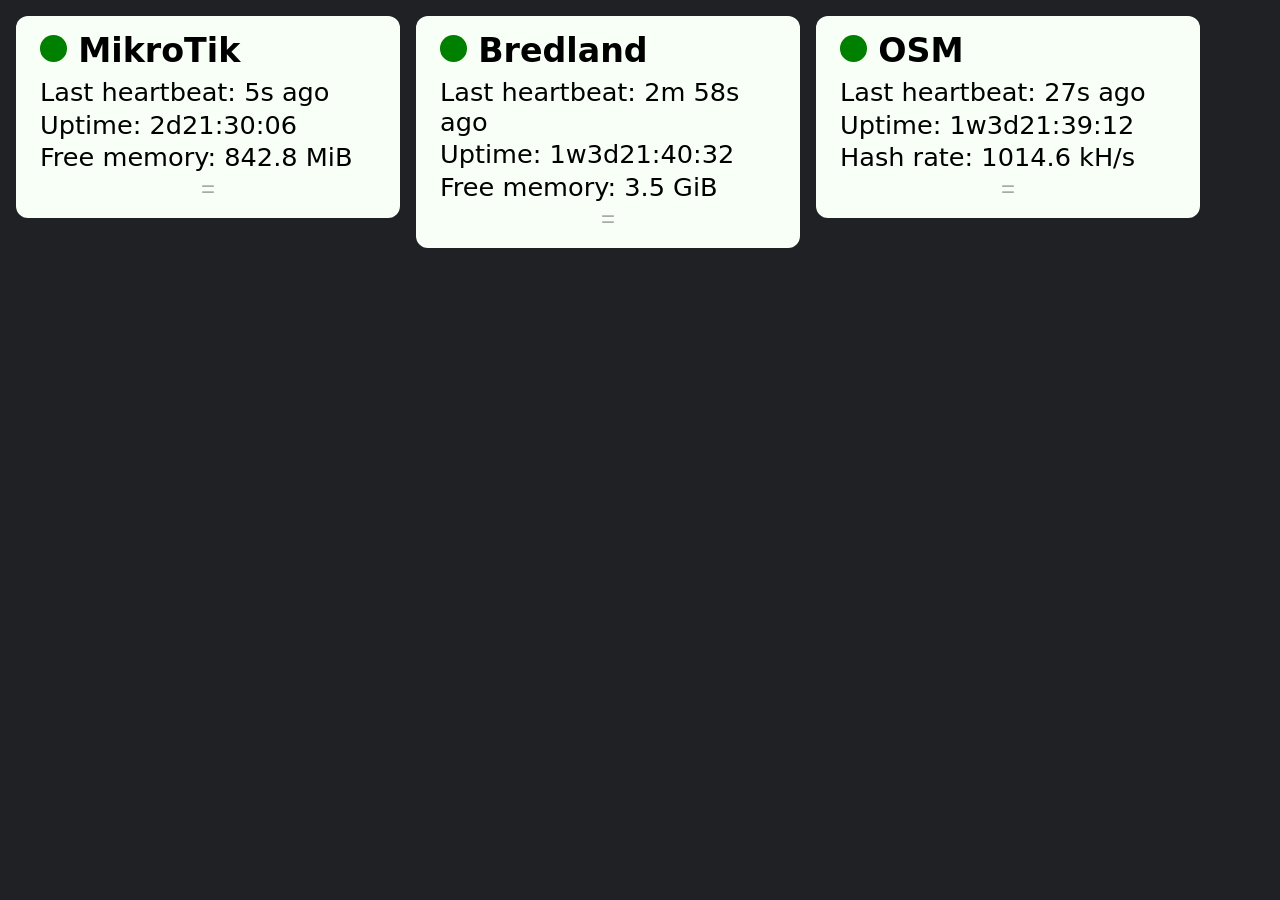
==== commit 479add90: "BRD-039: Reorder new fields to put remote_addr last again" ====
--- a/tests/fixtures/production/index.html
+++ b/tests/fixtures/production/index.html
@@ -9,9 +9,9 @@
         <link rel="apple-touch-icon" href="icons/apple-touch-icon.png">
         <link rel="icon" type="image/png" sizes="32x32" href="icons/favicon-32x32.png">
         <link rel="icon" type="image/png" sizes="16x16" href="icons/favicon-16x16.png">
-        <link rel="stylesheet" href="static/style.css?v=198">
-        <script src="static/dashboard.js?v=198"></script>
-        <script src="static/bootstrap.js?v=198" defer="defer"></script>
+        <link rel="stylesheet" href="static/style.css?v=199">
+        <script src="static/dashboard.js?v=199"></script>
+        <script src="static/bootstrap.js?v=199" defer="defer"></script>
         <title>Network Operations Centre</title>
     </head>
     <body>
@@ -27,14 +27,14 @@
                                 <span class="led green"></span>
                                 MikroTik
                             </h1>
-                            <p>Last heartbeat: 2m 27s ago</p>
-                            <p>Uptime: 2d21:10:06</p>
-                            <p>Free memory: 843.3 MiB</p>
+                            <p>Last heartbeat: 5s ago</p>
+                            <p>Uptime: 2d21:30:06</p>
+                            <p>Free memory: 842.8 MiB</p>
                             <button class="drawer-handle" type="button" data-telemetry-toggle="mikrotik">=</button>
                         </div>
                     </div>
                     <template id="mikrotik-telemetry-template">
-                        <pre class="telemetry">{&quot;schema&quot;:1,&quot;ts&quot;:&quot;2026-09-30T21:22:53Z&quot;,&quot;host&quot;:&quot;mikrotik&quot;,&quot;ttl&quot;:300,&quot;uptime&quot;:249006,&quot;version&quot;:&quot;7.24.4&quot;,&quot;update_channel&quot;:&quot;stable&quot;,&quot;model&quot;:&quot;RB4011iGS+&quot;,&quot;cpu_load&quot;:0,&quot;free_memory&quot;:884297728,&quot;total_memory&quot;:1073741824,&quot;latest_version&quot;:&quot;7.24.4&quot;,&quot;routeros_staged&quot;:false,&quot;current_firmware&quot;:&quot;7.24.4&quot;,&quot;upgrade_firmware&quot;:&quot;7.24.4&quot;,&quot;wan_address&quot;:&quot;83.254.49.118/23&quot;,&quot;wan_gateway&quot;:&quot;83.254.48.1&quot;,&quot;wan_gateway_mac&quot;:&quot;58:D0:61:11:D2:F7&quot;,&quot;wan_lease_remaining&quot;:9569,&quot;remote_addr&quot;:&quot;83.254.49.118&quot;}</pre>
+                        <pre class="telemetry">{&quot;schema&quot;:1,&quot;ts&quot;:&quot;2026-09-30T21:42:53Z&quot;,&quot;host&quot;:&quot;mikrotik&quot;,&quot;ttl&quot;:300,&quot;uptime&quot;:250206,&quot;version&quot;:&quot;7.24.4&quot;,&quot;update_channel&quot;:&quot;stable&quot;,&quot;model&quot;:&quot;RB4011iGS+&quot;,&quot;cpu_load&quot;:0,&quot;free_memory&quot;:883765248,&quot;total_memory&quot;:1073741824,&quot;latest_version&quot;:&quot;7.24.4&quot;,&quot;routeros_staged&quot;:false,&quot;current_firmware&quot;:&quot;7.24.4&quot;,&quot;upgrade_firmware&quot;:&quot;7.24.4&quot;,&quot;wan_address&quot;:&quot;83.254.49.118/23&quot;,&quot;wan_gateway&quot;:&quot;83.254.48.1&quot;,&quot;wan_gateway_mac&quot;:&quot;58:D0:61:11:D2:F7&quot;,&quot;wan_lease_remaining&quot;:8369,&quot;remote_addr&quot;:&quot;83.254.49.118&quot;}</pre>
                     </template>
                 </div>
                 <div class="card-slot">
@@ -44,14 +44,14 @@
                                 <span class="led green"></span>
                                 Bredland
                             </h1>
-                            <p>Last heartbeat: 20s ago</p>
-                            <p>Uptime: 1w3d21:25:32</p>
+                            <p>Last heartbeat: 2m 58s ago</p>
+                            <p>Uptime: 1w3d21:40:32</p>
                             <p>Free memory: 3.5 GiB</p>
                             <button class="drawer-handle" type="button" data-telemetry-toggle="bredland">=</button>
                         </div>
                     </div>
                     <template id="bredland-telemetry-template">
-                        <pre class="telemetry">{&quot;schema&quot;:1,&quot;ts&quot;:&quot;2026-09-30T21:25:00Z&quot;,&quot;host&quot;:&quot;bredland&quot;,&quot;ttl&quot;:300,&quot;uptime&quot;:941132,&quot;temperature&quot;:33.6,&quot;throttled&quot;:&quot;0x0&quot;,&quot;free_memory&quot;:3752386560,&quot;total_memory&quot;:3980185600,&quot;root_free&quot;:56392605696,&quot;root_total&quot;:62515544064,&quot;tls_cert_remaining&quot;:4652878,&quot;remote_addr&quot;:&quot;83.254.49.118&quot;}</pre>
+                        <pre class="telemetry">{&quot;schema&quot;:1,&quot;ts&quot;:&quot;2026-09-30T21:40:00Z&quot;,&quot;host&quot;:&quot;bredland&quot;,&quot;ttl&quot;:300,&quot;uptime&quot;:942032,&quot;temperature&quot;:33.1,&quot;throttled&quot;:&quot;0x0&quot;,&quot;free_memory&quot;:3747389440,&quot;total_memory&quot;:3980185600,&quot;root_free&quot;:56392605696,&quot;root_total&quot;:62515544064,&quot;tls_cert_remaining&quot;:4651978,&quot;remote_addr&quot;:&quot;83.254.49.118&quot;}</pre>
                     </template>
                 </div>
                 <div class="card-slot">
@@ -61,14 +61,14 @@
                                 <span class="led green"></span>
                                 OSM
                             </h1>
-                            <p>Last heartbeat: 22s ago</p>
-                            <p>Uptime: 1w3d21:21:39</p>
-                            <p>Hash rate: 1039.9 kH/s</p>
+                            <p>Last heartbeat: 27s ago</p>
+                            <p>Uptime: 1w3d21:39:12</p>
+                            <p>Hash rate: 1014.6 kH/s</p>
                             <button class="drawer-handle" type="button" data-telemetry-toggle="osm">=</button>
                         </div>
                     </div>
                     <template id="osm-telemetry-template">
-                        <pre class="telemetry">{&quot;schema&quot;:1,&quot;ts&quot;:&quot;2026-09-30T21:24:58Z&quot;,&quot;host&quot;:&quot;osm&quot;,&quot;ttl&quot;:600,&quot;uptime&quot;:940899,&quot;hash_rate&quot;:1039889,&quot;version&quot;:&quot;v2.0.03&quot;,&quot;rssi&quot;:-69,&quot;free_heap&quot;:53024,&quot;best_difficulty_ever&quot;:5306,&quot;block_hits&quot;:0,&quot;remote_addr&quot;:&quot;83.254.49.118&quot;,&quot;shares_accepted&quot;:213,&quot;shares_rejected&quot;:2}</pre>
+                        <pre class="telemetry">{&quot;schema&quot;:1,&quot;ts&quot;:&quot;2026-09-30T21:42:31Z&quot;,&quot;host&quot;:&quot;osm&quot;,&quot;ttl&quot;:600,&quot;uptime&quot;:941952,&quot;hash_rate&quot;:1014604,&quot;version&quot;:&quot;v2.0.03&quot;,&quot;rssi&quot;:-69,&quot;free_heap&quot;:53560,&quot;best_difficulty_ever&quot;:5306,&quot;block_hits&quot;:0,&quot;shares_accepted&quot;:213,&quot;shares_rejected&quot;:2,&quot;remote_addr&quot;:&quot;83.254.49.118&quot;}</pre>
                     </template>
                 </div>
             </div>
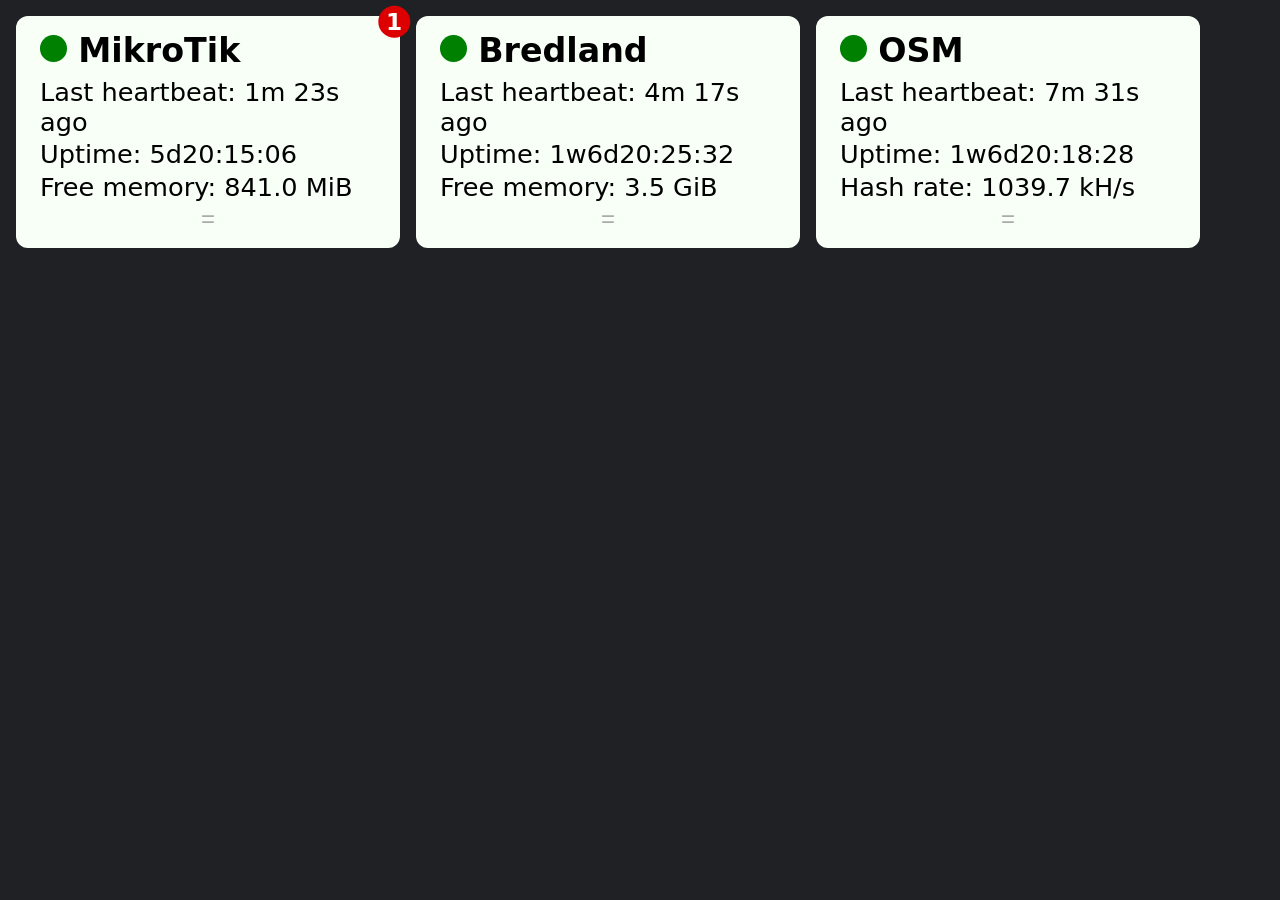
==== commit 681c2b28: "BRD-031a: Add missing WAN DHCP status telemetry" ====
--- a/tests/fixtures/production/index.html
+++ b/tests/fixtures/production/index.html
@@ -9,9 +9,9 @@
         <link rel="apple-touch-icon" href="icons/apple-touch-icon.png">
         <link rel="icon" type="image/png" sizes="32x32" href="icons/favicon-32x32.png">
         <link rel="icon" type="image/png" sizes="16x16" href="icons/favicon-16x16.png">
-        <link rel="stylesheet" href="static/style.css?v=199">
-        <script src="static/dashboard.js?v=199"></script>
-        <script src="static/bootstrap.js?v=199" defer="defer"></script>
+        <link rel="stylesheet" href="static/style.css?v=200">
+        <script src="static/dashboard.js?v=200"></script>
+        <script src="static/bootstrap.js?v=200" defer="defer"></script>
         <title>Network Operations Centre</title>
     </head>
     <body>
@@ -26,15 +26,23 @@
                             <h1>
                                 <span class="led green"></span>
                                 MikroTik
+                                <span class="notification-badge">1</span>
                             </h1>
-                            <p>Last heartbeat: 5s ago</p>
-                            <p>Uptime: 2d21:30:06</p>
-                            <p>Free memory: 842.8 MiB</p>
+                            <div id="mikrotik-notification-panel" class="notification-panel hidden">
+                                <button class="notification-panel-close" type="button">×</button>
+                                <div class="notification-text" data-resolution="install-routeros-update">
+                                    Software update available:
+Version 7.24.5 (stable)
+                                </div>
+                            </div>
+                            <p>Last heartbeat: 1m 23s ago</p>
+                            <p>Uptime: 5d20:15:06</p>
+                            <p>Free memory: 841.0 MiB</p>
                             <button class="drawer-handle" type="button" data-telemetry-toggle="mikrotik">=</button>
                         </div>
                     </div>
                     <template id="mikrotik-telemetry-template">
-                        <pre class="telemetry">{&quot;schema&quot;:1,&quot;ts&quot;:&quot;2026-09-30T21:42:53Z&quot;,&quot;host&quot;:&quot;mikrotik&quot;,&quot;ttl&quot;:300,&quot;uptime&quot;:250206,&quot;version&quot;:&quot;7.24.4&quot;,&quot;update_channel&quot;:&quot;stable&quot;,&quot;model&quot;:&quot;RB4011iGS+&quot;,&quot;cpu_load&quot;:0,&quot;free_memory&quot;:883765248,&quot;total_memory&quot;:1073741824,&quot;latest_version&quot;:&quot;7.24.4&quot;,&quot;routeros_staged&quot;:false,&quot;current_firmware&quot;:&quot;7.24.4&quot;,&quot;upgrade_firmware&quot;:&quot;7.24.4&quot;,&quot;wan_address&quot;:&quot;83.254.49.118/23&quot;,&quot;wan_gateway&quot;:&quot;83.254.48.1&quot;,&quot;wan_gateway_mac&quot;:&quot;58:D0:61:11:D2:F7&quot;,&quot;wan_lease_remaining&quot;:8369,&quot;remote_addr&quot;:&quot;83.254.49.118&quot;}</pre>
+                        <pre class="telemetry">{&quot;schema&quot;:1,&quot;ts&quot;:&quot;2026-10-03T20:27:54Z&quot;,&quot;host&quot;:&quot;mikrotik&quot;,&quot;ttl&quot;:300,&quot;uptime&quot;:504906,&quot;version&quot;:&quot;7.24.4&quot;,&quot;update_channel&quot;:&quot;stable&quot;,&quot;model&quot;:&quot;RB4011iGS+&quot;,&quot;cpu_load&quot;:0,&quot;free_memory&quot;:881807360,&quot;total_memory&quot;:1073741824,&quot;latest_version&quot;:&quot;7.24.5&quot;,&quot;routeros_staged&quot;:true,&quot;current_firmware&quot;:&quot;7.24.4&quot;,&quot;upgrade_firmware&quot;:&quot;7.24.4&quot;,&quot;wan_address&quot;:&quot;83.254.49.118/23&quot;,&quot;wan_gateway&quot;:&quot;83.254.48.1&quot;,&quot;wan_gateway_mac&quot;:&quot;58:D0:61:11:D2:F7&quot;,&quot;wan_lease_remaining&quot;:6577,&quot;wan_dhcp_status&quot;:&quot;bound&quot;,&quot;remote_addr&quot;:&quot;83.254.49.118&quot;}</pre>
                     </template>
                 </div>
                 <div class="card-slot">
@@ -44,14 +52,14 @@
                                 <span class="led green"></span>
                                 Bredland
                             </h1>
-                            <p>Last heartbeat: 2m 58s ago</p>
-                            <p>Uptime: 1w3d21:40:32</p>
+                            <p>Last heartbeat: 4m 17s ago</p>
+                            <p>Uptime: 1w6d20:25:32</p>
                             <p>Free memory: 3.5 GiB</p>
                             <button class="drawer-handle" type="button" data-telemetry-toggle="bredland">=</button>
                         </div>
                     </div>
                     <template id="bredland-telemetry-template">
-                        <pre class="telemetry">{&quot;schema&quot;:1,&quot;ts&quot;:&quot;2026-09-30T21:40:00Z&quot;,&quot;host&quot;:&quot;bredland&quot;,&quot;ttl&quot;:300,&quot;uptime&quot;:942032,&quot;temperature&quot;:33.1,&quot;throttled&quot;:&quot;0x0&quot;,&quot;free_memory&quot;:3747389440,&quot;total_memory&quot;:3980185600,&quot;root_free&quot;:56392605696,&quot;root_total&quot;:62515544064,&quot;tls_cert_remaining&quot;:4651978,&quot;remote_addr&quot;:&quot;83.254.49.118&quot;}</pre>
+                        <pre class="telemetry">{&quot;schema&quot;:1,&quot;ts&quot;:&quot;2026-10-03T20:25:00Z&quot;,&quot;host&quot;:&quot;bredland&quot;,&quot;ttl&quot;:300,&quot;uptime&quot;:1196732,&quot;temperature&quot;:33.6,&quot;throttled&quot;:&quot;0x0&quot;,&quot;free_memory&quot;:3745517568,&quot;total_memory&quot;:3980185600,&quot;root_free&quot;:56392605696,&quot;root_total&quot;:62515544064,&quot;tls_cert_remaining&quot;:4397278,&quot;remote_addr&quot;:&quot;83.254.49.118&quot;}</pre>
                     </template>
                 </div>
                 <div class="card-slot">
@@ -61,14 +69,14 @@
                                 <span class="led green"></span>
                                 OSM
                             </h1>
-                            <p>Last heartbeat: 27s ago</p>
-                            <p>Uptime: 1w3d21:39:12</p>
-                            <p>Hash rate: 1014.6 kH/s</p>
+                            <p>Last heartbeat: 7m 31s ago</p>
+                            <p>Uptime: 1w6d20:18:28</p>
+                            <p>Hash rate: 1039.7 kH/s</p>
                             <button class="drawer-handle" type="button" data-telemetry-toggle="osm">=</button>
                         </div>
                     </div>
                     <template id="osm-telemetry-template">
-                        <pre class="telemetry">{&quot;schema&quot;:1,&quot;ts&quot;:&quot;2026-09-30T21:42:31Z&quot;,&quot;host&quot;:&quot;osm&quot;,&quot;ttl&quot;:600,&quot;uptime&quot;:941952,&quot;hash_rate&quot;:1014604,&quot;version&quot;:&quot;v2.0.03&quot;,&quot;rssi&quot;:-69,&quot;free_heap&quot;:53560,&quot;best_difficulty_ever&quot;:5306,&quot;block_hits&quot;:0,&quot;shares_accepted&quot;:213,&quot;shares_rejected&quot;:2,&quot;remote_addr&quot;:&quot;83.254.49.118&quot;}</pre>
+                        <pre class="telemetry">{&quot;schema&quot;:1,&quot;ts&quot;:&quot;2026-10-03T20:21:46Z&quot;,&quot;host&quot;:&quot;osm&quot;,&quot;ttl&quot;:600,&quot;uptime&quot;:1196308,&quot;hash_rate&quot;:1039732,&quot;version&quot;:&quot;v2.0.03&quot;,&quot;rssi&quot;:-62,&quot;free_heap&quot;:54448,&quot;best_difficulty_ever&quot;:5306,&quot;block_hits&quot;:0,&quot;shares_accepted&quot;:278,&quot;shares_rejected&quot;:2,&quot;remote_addr&quot;:&quot;83.254.49.118&quot;}</pre>
                     </template>
                 </div>
             </div>
